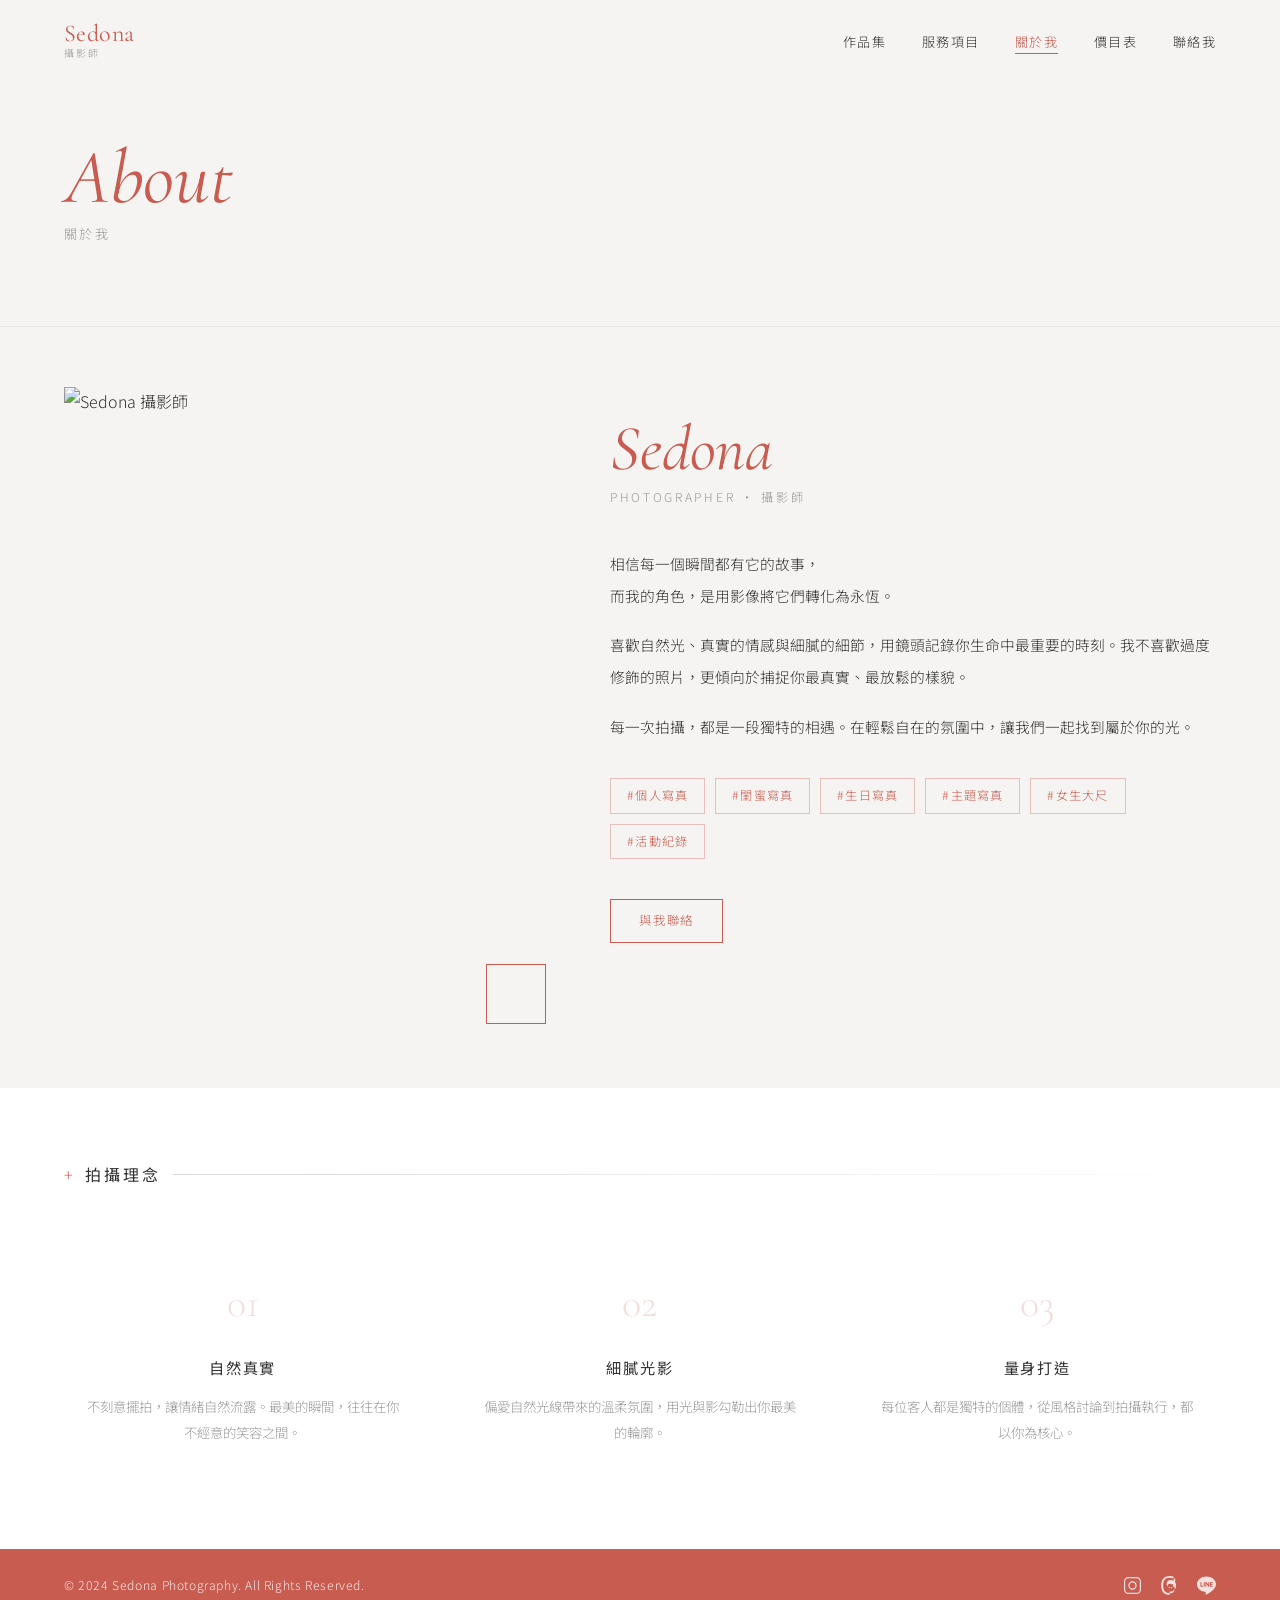
==== about.html @ bba2f9f0 "Add files via upload" ====
<!DOCTYPE html>
<html lang="zh-TW">
<head>
  <meta charset="UTF-8">
  <meta name="viewport" content="width=device-width, initial-scale=1.0">
  <title>關於我 | Sedona 攝影師</title>
  <meta name="description" content="Sedona 攝影師｜透明價目表，個人寫真、閨蜜寫真、生日寫真方案。">
  <link rel="preconnect" href="https://fonts.googleapis.com">
  <link rel="preconnect" href="https://fonts.gstatic.com" crossorigin>
  <link href="https://fonts.googleapis.com/css2?family=Cormorant+Garamond:ital,wght@0,300;0,400;0,500;1,300;1,400;1,500&family=Noto+Sans+TC:wght@300;400;500&display=swap" rel="stylesheet">
  <link rel="stylesheet" href="css/style.css">
</head>
<body>
  <nav class="nav" id="nav">
    <a href="index.html" class="nav-logo">
      <span class="nav-logo-en">Sedona</span>
      <span class="nav-logo-zh">攝影師</span>
    </a>
    <ul class="nav-menu">
      <li><a href="portfolio.html" >作品集</a></li>
      <li><a href="services.html" >服務項目</a></li>
      <li><a href="about.html" class='active'>關於我</a></li>
      <li><a href="pricing.html" >價目表</a></li>
      <li><a href="contact.html" >聯絡我</a></li>
    </ul>
    <button class="nav-toggle" aria-label="選單"><span></span><span></span><span></span></button>
  </nav>
  <div class="nav-drawer">
    <a href="portfolio.html">作品集</a>
    <a href="services.html">服務項目</a>
    <a href="about.html">關於我</a>
    <a href="pricing.html">價目表</a>
    <a href="contact.html">聯絡我</a>
  </div>
  <main class="page">

    <!-- PAGE HERO -->
    <div class="page-hero" style="padding-bottom:40px;">
      <div style="max-width:var(--max-w); margin:0 auto;">
        <h1 class="page-hero-en">About</h1>
        <p class="page-hero-zh">關於我</p>
      </div>
    </div>

    <!-- MAIN ABOUT CONTENT -->
    <div class="about-hero-layout">

      <!-- Photo -->
      <div class="about-img-wrap fade-in">
        <img src="https://picsum.photos/seed/sedona-portrait/600/800" alt="Sedona 攝影師" loading="lazy">
        <div class="about-img-deco"></div>
      </div>

      <!-- Content -->
      <div class="about-content fade-in delay-2">
        <h1 class="about-name">Sedona</h1>
        <p class="about-role">Photographer · 攝影師</p>

        <p class="about-text">
          相信每一個瞬間都有它的故事，<br>
          而我的角色，是用影像將它們轉化為永恆。
        </p>
        <p class="about-text">
          喜歡自然光、真實的情感與細膩的細節，用鏡頭記錄你生命中最重要的時刻。我不喜歡過度修飾的照片，更傾向於捕捉你最真實、最放鬆的樣貌。
        </p>
        <p class="about-text">
          每一次拍攝，都是一段獨特的相遇。在輕鬆自在的氛圍中，讓我們一起找到屬於你的光。
        </p>

        <!-- Tags -->
        <div class="about-tags">
          <span class="about-tag">#個人寫真</span>
          <span class="about-tag">#閨蜜寫真</span>
          <span class="about-tag">#生日寫真</span>
          <span class="about-tag">#主題寫真</span>
          <span class="about-tag">#女生大尺</span>
          <span class="about-tag">#活動紀錄</span>
        </div>

        <a href="contact.html" class="btn-outline" style="margin-top:40px;">與我聯絡</a>
      </div>
    </div>

    <!-- PHILOSOPHY SECTION -->
    <section class="section" style="background:var(--white); padding-top:72px; padding-bottom:72px;">
      <div class="section-inner">
        <div class="section-header">
          <span class="sh-plus">+</span>
          <span class="sh-title">拍攝理念</span>
          <div class="sh-line"></div>
        </div>
        <div style="display:grid; grid-template-columns:repeat(3,1fr); gap:40px;">
          <div class="fade-in delay-1" style="text-align:center; padding:32px 20px;">
            <p style="font-family:var(--font-display); font-size:2.5rem; font-weight:300; color:rgba(200,92,80,0.2); margin-bottom:16px;">01</p>
            <h3 style="font-size:0.95rem; font-weight:400; letter-spacing:0.12em; margin-bottom:12px;">自然真實</h3>
            <p style="font-size:0.84rem; font-weight:300; line-height:1.95; color:var(--text-light);">不刻意擺拍，讓情緒自然流露。最美的瞬間，往往在你不經意的笑容之間。</p>
          </div>
          <div class="fade-in delay-2" style="text-align:center; padding:32px 20px;">
            <p style="font-family:var(--font-display); font-size:2.5rem; font-weight:300; color:rgba(200,92,80,0.2); margin-bottom:16px;">02</p>
            <h3 style="font-size:0.95rem; font-weight:400; letter-spacing:0.12em; margin-bottom:12px;">細膩光影</h3>
            <p style="font-size:0.84rem; font-weight:300; line-height:1.95; color:var(--text-light);">偏愛自然光線帶來的溫柔氛圍，用光與影勾勒出你最美的輪廓。</p>
          </div>
          <div class="fade-in delay-3" style="text-align:center; padding:32px 20px;">
            <p style="font-family:var(--font-display); font-size:2.5rem; font-weight:300; color:rgba(200,92,80,0.2); margin-bottom:16px;">03</p>
            <h3 style="font-size:0.95rem; font-weight:400; letter-spacing:0.12em; margin-bottom:12px;">量身打造</h3>
            <p style="font-size:0.84rem; font-weight:300; line-height:1.95; color:var(--text-light);">每位客人都是獨特的個體，從風格討論到拍攝執行，都以你為核心。</p>
          </div>
        </div>
      </div>
    </section>

  </main>

  <footer class="footer">
    <p class="footer-copy">© 2024 Sedona Photography. All Rights Reserved.</p>
    <div class="footer-socials">
      <a href="https://www.instagram.com/sedona_photo?igsh=eWx5cHA5MnV4eTI3" target="_blank" rel="noopener" aria-label="Instagram">
        <svg viewBox="0 0 24 24" fill="none" stroke="currentColor" stroke-width="1.5" stroke-linecap="round" stroke-linejoin="round">
          <rect x="2" y="2" width="20" height="20" rx="5"/>
          <circle cx="12" cy="12" r="4.5"/>
          <circle cx="17.5" cy="6.5" r="0.6" fill="currentColor" stroke="none"/>
        </svg>
      </a>
      <a href="https://www.threads.com/@sedona_photo" target="_blank" rel="noopener" aria-label="Threads">
        <svg viewBox="0 0 24 24" fill="currentColor"><path d="M12.186 24h-.007c-3.581-.024-6.334-1.205-8.184-3.509C2.35 18.44 1.5 15.586 1.5 12.068V12c0-3.518.85-6.372 2.495-8.481C5.845 1.205 8.598.024 12.179 0h.014c2.048.015 3.898.487 5.496 1.404l-1.078 1.869c-1.272-.734-2.745-1.116-4.406-1.129C9.52 2.163 7.387 2.986 5.996 4.59 4.638 6.163 3.999 8.377 3.999 12c0 3.623.639 5.837 1.997 7.41 1.391 1.604 3.523 2.448 6.336 2.448 1.705-.012 3.105-.38 4.175-1.093.98-.653 1.63-1.597 1.93-2.807.255-1.017.285-2.136.085-3.307a5.47 5.47 0 0 0-.625-1.762c-.52.614-1.125 1.08-1.817 1.394-1.08.492-2.3.617-3.566.369-1.193-.233-2.228-.827-2.999-1.717-.792-.916-1.194-2.09-1.133-3.295.063-1.263.589-2.41 1.481-3.228.893-.818 2.106-1.28 3.413-1.3 1.002-.014 2.004.219 2.9.673.277.141.543.303.796.484.196-.426.308-.895.308-1.388 0-.414-.065-.818-.19-1.205l1.883-.628c.22.655.338 1.352.338 2.074 0 .838-.172 1.649-.507 2.388.3.412.565.857.79 1.336.5 1.068.745 2.273.707 3.49-.04 1.34-.352 2.6-.908 3.664l-.006.011c-.67 1.287-1.703 2.272-3.068 2.93-1.308.63-2.903.96-4.741.973zM14.5 10.5c-.52-.48-1.18-.74-1.9-.73-.76.014-1.44.3-1.913.742-.48.446-.747 1.05-.78 1.73-.04.73.22 1.43.71 1.98.485.554 1.18.903 1.966 1.056.897.177 1.79.09 2.565-.25.63-.288 1.14-.76 1.52-1.38a7.563 7.563 0 0 0-.168-3.148z"/></svg>
      </a>
      <a href="https://line.me/R/ti/p/@454gtomg" target="_blank" rel="noopener" aria-label="LINE">
        <svg viewBox="0 0 24 24" fill="currentColor"><path d="M19.365 9.863c.349 0 .63.285.63.631 0 .345-.281.63-.63.63H17.61v1.125h1.755c.349 0 .63.283.63.63 0 .344-.281.629-.63.629h-2.386c-.345 0-.627-.285-.627-.629V8.108c0-.345.282-.63.63-.63h2.386c.346 0 .627.285.627.63 0 .349-.281.63-.63.63H17.61v1.125h1.755zm-3.855 3.016c0 .27-.174.51-.432.596-.064.021-.133.031-.199.031-.211 0-.391-.09-.51-.25l-2.443-3.317v2.94c0 .344-.279.629-.631.629-.346 0-.626-.285-.626-.629V8.108c0-.27.173-.51.43-.595.06-.023.136-.033.194-.033.195 0 .375.104.495.254l2.462 3.33V8.108c0-.345.282-.63.63-.63.345 0 .63.285.63.63v4.771zm-5.741 0c0 .344-.282.629-.631.629-.345 0-.627-.285-.627-.629V8.108c0-.345.282-.63.63-.63.346 0 .628.285.628.63v4.771zm-2.466.629H4.917c-.345 0-.63-.285-.63-.629V8.108c0-.345.285-.63.63-.63.348 0 .63.285.63.63v4.141h1.756c.348 0 .629.283.629.63 0 .344-.281.629-.629.629M24 10.314C24 4.943 18.615.572 12 .572S0 4.943 0 10.314c0 4.811 4.27 8.842 10.035 9.608.391.082.923.258 1.058.59.12.301.079.766.038 1.08l-.164 1.02c-.045.301-.24 1.186 1.049.645 1.291-.539 6.916-4.078 9.436-6.975C23.176 14.393 24 12.458 24 10.314"/></svg>
      </a>
    </div>
  </footer>
  <script src="js/main.js"></script>
</body>
</html>
---- css/style.css ----
/* =========================================
   SEDONA PHOTOGRAPHY — DESIGN SYSTEM
   ========================================= */

@import url('https://fonts.googleapis.com/css2?family=Cormorant+Garamond:ital,wght@0,300;0,400;0,500;1,300;1,400;1,500&family=Noto+Sans+TC:wght@300;400;500&display=swap');

/* ── Variables ── */
:root {
  --primary:       #C85C50;
  --primary-light: rgba(200,92,80,0.08);
  --bg:            #F5F4F2;
  --text:          #333333;
  --text-light:    #999999;
  --white:         #FFFFFF;

  --font-display: 'Cormorant Garamond', Georgia, serif;
  --font-body:    'Noto Sans TC', -apple-system, sans-serif;

  --max-w:      1200px;
  --nav-h:      80px;
  --px:         64px;
  --section-gap:100px;
  --ease:       0.3s ease;
}

/* ── Reset ── */
*, *::before, *::after { box-sizing: border-box; margin: 0; padding: 0; }
html  { scroll-behavior: smooth; }
body  { font-family: var(--font-body); background: var(--bg); color: var(--text);
        font-weight: 300; line-height: 1.75; -webkit-font-smoothing: antialiased; }
img   { display: block; max-width: 100%; height: auto; object-fit: cover; }
a     { color: inherit; text-decoration: none; }
ul    { list-style: none; }
button { cursor: pointer; font-family: var(--font-body); }

/* =========================================
   NAVIGATION
   ========================================= */
.nav {
  position: fixed; top: 0; left: 0; right: 0;
  height: var(--nav-h);
  display: flex; align-items: center; justify-content: space-between;
  padding: 0 var(--px);
  background: var(--bg);
  z-index: 200;
  transition: box-shadow var(--ease), background var(--ease);
}
.nav.scrolled {
  box-shadow: 0 1px 20px rgba(0,0,0,0.06);
  background: rgba(245,244,242,0.96);
  backdrop-filter: blur(10px);
}
.nav-logo { display: flex; flex-direction: column; line-height: 1; }
.nav-logo-en {
  font-family: var(--font-display); font-size: 1.5rem; font-weight: 400;
  color: var(--primary); letter-spacing: 0.02em;
}
.nav-logo-zh {
  font-size: 0.62rem; font-weight: 300; color: var(--text-light);
  letter-spacing: 0.18em; margin-top: 2px;
}
/* en placeholder for bilingual */
.nav-logo-en-sub { font-size: 0.6rem; color: var(--text-light); letter-spacing: 0.1em; font-family: var(--font-display); font-style: italic; }

.nav-menu { display: flex; align-items: center; gap: 36px; }
.nav-menu a {
  font-size: 0.82rem; font-weight: 300; letter-spacing: 0.1em;
  color: var(--text); position: relative; padding-bottom: 3px;
  transition: color var(--ease);
}
.nav-menu a::after {
  content: ''; position: absolute; bottom: 0; left: 0;
  width: 0; height: 1px; background: var(--primary);
  transition: width var(--ease);
}
.nav-menu a:hover, .nav-menu a.active { color: var(--primary); }
.nav-menu a:hover::after, .nav-menu a.active::after { width: 100%; }

/* Hamburger */
.nav-toggle {
  display: none; flex-direction: column; gap: 5px;
  background: none; border: none; padding: 4px;
}
.nav-toggle span {
  display: block; width: 24px; height: 1px;
  background: var(--text); transition: var(--ease);
}
.nav-toggle.open span:nth-child(1) { transform: translateY(6px) rotate(45deg); }
.nav-toggle.open span:nth-child(2) { opacity: 0; }
.nav-toggle.open span:nth-child(3) { transform: translateY(-6px) rotate(-45deg); }

/* Mobile drawer */
.nav-drawer {
  display: none; position: fixed;
  top: var(--nav-h); left: 0; right: 0; bottom: 0;
  background: var(--bg); z-index: 199;
  padding: 48px var(--px);
  flex-direction: column; gap: 36px;
  border-top: 1px solid rgba(0,0,0,0.06);
}
.nav-drawer.open { display: flex; }
.nav-drawer a {
  font-family: var(--font-display); font-size: 2.2rem; font-weight: 400;
  color: var(--text); letter-spacing: 0.02em; transition: color var(--ease);
}
.nav-drawer a:hover, .nav-drawer a.active { color: var(--primary); }

/* =========================================
   FOOTER
   ========================================= */
.footer {
  background: var(--primary); color: var(--white);
  padding: 26px var(--px);
  display: flex; align-items: center; justify-content: space-between;
}
.footer-copy { font-size: 0.76rem; font-weight: 300; letter-spacing: 0.05em; opacity: 0.88; }
.footer-socials { display: flex; align-items: center; gap: 18px; }
.footer-socials a {
  color: var(--white); opacity: 0.82;
  transition: opacity var(--ease), transform var(--ease);
  display: flex; align-items: center;
}
.footer-socials a:hover { opacity: 1; transform: translateY(-2px); }
.footer-socials svg { width: 19px; height: 19px; }

/* =========================================
   PAGE WRAPPER
   ========================================= */
.page { padding-top: var(--nav-h); min-height: 100vh; }

/* =========================================
   SECTION HEADER  (+  標題 ───────  VIEW ALL)
   ========================================= */
.section-header {
  display: flex; align-items: center; gap: 12px;
  margin-bottom: 48px;
}
.sh-plus  { color: var(--primary); font-size: 1rem; flex-shrink: 0; line-height: 1; }
.sh-title {
  font-size: 1rem; font-weight: 400; letter-spacing: 0.18em;
  color: var(--text); flex-shrink: 0; white-space: nowrap;
}
.sh-line  { flex: 1; height: 1px; background: linear-gradient(to right, rgba(51,51,51,0.18), transparent); }
.sh-cta   {
  font-size: 0.73rem; letter-spacing: 0.12em; color: var(--primary);
  flex-shrink: 0; display: flex; align-items: center; gap: 6px;
  transition: gap var(--ease);
}
.sh-cta:hover { gap: 10px; }

/* =========================================
   BUTTONS
   ========================================= */
.btn-outline {
  display: inline-block; padding: 10px 28px;
  border: 1px solid var(--primary); color: var(--primary);
  font-size: 0.78rem; font-weight: 300; letter-spacing: 0.14em;
  transition: background var(--ease), color var(--ease);
  background: transparent;
}
.btn-outline:hover { background: var(--primary); color: var(--white); }

.btn-solid {
  display: inline-block; padding: 12px 32px;
  background: var(--primary); color: var(--white);
  font-size: 0.82rem; font-weight: 300; letter-spacing: 0.14em;
  border: none; transition: opacity var(--ease);
}
.btn-solid:hover { opacity: 0.85; }

/* =========================================
   HOME — HERO
   ========================================= */
.hero {
  display: grid; grid-template-columns: 1fr 1.1fr;
  min-height: calc(100vh - var(--nav-h)); overflow: hidden;
}
.hero-left {
  display: flex; flex-direction: column; justify-content: center;
  padding: 80px var(--px); position: relative;
}
.hero-arc {
  position: absolute; top: 50%; left: 20px;
  transform: translateY(-55%);
  width: 140px; height: 220px;
  border: 1px solid rgba(200,92,80,0.3);
  border-right: none; border-radius: 140px 0 0 140px;
  pointer-events: none;
}
.hero-title {
  font-family: var(--font-display);
  font-size: clamp(4.5rem, 9vw, 7.5rem);
  font-weight: 400; font-style: italic;
  color: var(--primary); line-height: 0.95;
  letter-spacing: -0.01em; margin-bottom: 22px; position: relative; z-index: 1;
}
.hero-tagline {
  font-size: 0.95rem; font-weight: 300;
  letter-spacing: 0.28em; color: var(--text); margin-bottom: 64px;
}
.hero-scroll { display: flex; flex-direction: column; align-items: flex-start; gap: 10px; }
.hero-scroll-text {
  font-size: 0.6rem; letter-spacing: 0.22em; color: var(--text-light);
}
.hero-scroll-line {
  width: 1px; height: 60px;
  background: linear-gradient(to bottom, var(--text-light), transparent);
  opacity: 0.5;
  animation: scrollPulse 2.2s ease-in-out infinite;
}
@keyframes scrollPulse {
  0%,100% { transform: scaleY(1); opacity: 0.5; }
  50%      { transform: scaleY(0.5); opacity: 0.2; }
}
.hero-right { position: relative; overflow: hidden; }
.hero-right img { width: 100%; height: 100%; object-fit: cover; }

/* Deco star */
.deco-star {
  position: absolute; color: var(--primary);
  pointer-events: none; line-height: 1;
}

/* =========================================
   HOME — PORTFOLIO PREVIEW
   ========================================= */
.section { padding: var(--section-gap) var(--px); }
.section-inner { max-width: var(--max-w); margin: 0 auto; }

.portfolio-grid {
  display: grid; grid-template-columns: repeat(4,1fr); gap: 20px;
}
.portfolio-item { cursor: pointer; }
.portfolio-item-thumb {
  width: 100%; aspect-ratio: 3/4; overflow: hidden;
}
.portfolio-item-thumb img {
  width: 100%; height: 100%; object-fit: cover;
  transition: transform 0.5s ease;
}
.portfolio-item:hover .portfolio-item-thumb img { transform: scale(1.06); }
.portfolio-item-label {
  text-align: center; font-size: 0.84rem; font-weight: 300;
  letter-spacing: 0.1em; color: var(--text); margin-top: 14px;
}

/* =========================================
   HOME — ABOUT PREVIEW
   ========================================= */
.about-preview {
  display: grid; grid-template-columns: 0.8fr 1.4fr;
  gap: 64px; align-items: center;
}
.about-preview-img { aspect-ratio: 3/4; overflow: hidden; }
.about-preview-img img { width: 100%; height: 100%; object-fit: cover; }
.about-preview-content { position: relative; }
.about-preview-name {
  font-family: var(--font-display);
  font-size: clamp(2.2rem, 4vw, 3.8rem);
  font-weight: 400; font-style: italic;
  color: var(--primary); margin-bottom: 20px;
}
.about-preview-text {
  font-size: 0.9rem; font-weight: 300;
  line-height: 2.1; color: var(--text); margin-bottom: 14px;
}
.about-deco-circle {
  position: absolute; right: -10px; bottom: -60px;
  width: 200px; height: 200px;
  border: 1px solid rgba(200,92,80,0.18); border-radius: 50%;
  pointer-events: none;
}

/* =========================================
   PAGE HERO (inner pages)
   ========================================= */
.page-hero {
  padding: 60px var(--px) 0;
  border-bottom: 1px solid rgba(51,51,51,0.06);
  margin-bottom: 0;
}
.page-hero-en {
  font-family: var(--font-display);
  font-size: clamp(3rem, 6vw, 5.5rem);
  font-weight: 400; font-style: italic;
  color: var(--primary); line-height: 1; margin-bottom: 6px;
}
.page-hero-zh {
  font-size: 0.82rem; letter-spacing: 0.18em;
  color: var(--text-light); font-weight: 300; margin-bottom: 40px;
}

/* =========================================
   PORTFOLIO PAGE
   ========================================= */
.portfolio-cats {
  display: flex; gap: 10px; flex-wrap: wrap; margin-bottom: 40px;
}
.cat-btn {
  padding: 8px 20px;
  border: 1px solid rgba(51,51,51,0.2);
  font-size: 0.78rem; letter-spacing: 0.1em;
  color: var(--text-light); background: transparent;
  transition: all var(--ease);
}
.cat-btn:hover, .cat-btn.active {
  border-color: var(--primary); color: var(--primary);
  background: var(--primary-light);
}
.portfolio-full-grid {
  display: grid; grid-template-columns: repeat(3,1fr); gap: 14px;
}
.pf-item { position: relative; overflow: hidden; cursor: pointer; }
.pf-item img {
  width: 100%; aspect-ratio: 3/4; object-fit: cover;
  transition: transform 0.5s ease;
}
.pf-item:hover img { transform: scale(1.05); }
.pf-overlay {
  position: absolute; inset: 0;
  background: linear-gradient(to top, rgba(200,92,80,0.15), transparent);
  opacity: 0; transition: opacity 0.4s ease;
  display: flex; align-items: flex-end; padding: 18px;
}
.pf-item:hover .pf-overlay { opacity: 1; }
.pf-overlay-label {
  color: var(--white); font-size: 0.8rem; letter-spacing: 0.12em;
  font-weight: 300; text-shadow: 0 1px 4px rgba(0,0,0,0.3);
}

/* =========================================
   SERVICES PAGE
   ========================================= */
.services-grid {
  display: grid; grid-template-columns: repeat(3,1fr); gap: 28px;
  margin-bottom: 90px;
}
.service-card {
  background: var(--white); padding: 40px 32px;
  transition: transform var(--ease), box-shadow var(--ease);
  border-bottom: 2px solid transparent;
}
.service-card:hover {
  transform: translateY(-5px);
  box-shadow: 0 16px 40px rgba(0,0,0,0.07);
  border-bottom-color: var(--primary);
}
.service-card-num {
  font-family: var(--font-display); font-size: 2.5rem;
  font-weight: 300; color: rgba(200,92,80,0.15);
  line-height: 1; margin-bottom: 16px;
}
.service-card-title {
  font-size: 1rem; font-weight: 400; letter-spacing: 0.12em;
  color: var(--text); margin-bottom: 12px;
}
.service-card-en {
  font-family: var(--font-display); font-size: 0.9rem;
  font-style: italic; color: var(--text-light); margin-bottom: 16px;
}
.service-card-desc {
  font-size: 0.84rem; font-weight: 300;
  line-height: 1.95; color: var(--text-light);
}

/* Booking steps */
.booking-bg {
  background: var(--white); padding: 64px var(--px);
}
.booking-steps {
  max-width: var(--max-w); margin: 0 auto;
  display: grid; grid-template-columns: repeat(4,1fr); gap: 40px;
  position: relative;
}
.booking-steps::before {
  content: ''; position: absolute;
  top: 27px; left: 12.5%; right: 12.5%;
  height: 1px;
  background: linear-gradient(to right, var(--primary), rgba(200,92,80,0.15));
}
.booking-step { text-align: center; }
.booking-step-num {
  width: 54px; height: 54px;
  border: 1px solid var(--primary); border-radius: 50%;
  display: flex; align-items: center; justify-content: center;
  font-family: var(--font-display); font-size: 1.3rem;
  font-weight: 400; color: var(--primary);
  margin: 0 auto 22px; background: var(--white); position: relative; z-index: 1;
}
.booking-step-title {
  font-size: 0.9rem; font-weight: 400; letter-spacing: 0.1em;
  color: var(--text); margin-bottom: 8px;
}
.booking-step-quote {
  font-family: var(--font-display); font-size: 1rem;
  font-style: italic; color: var(--primary); margin-bottom: 10px;
}
.booking-step-desc {
  font-size: 0.8rem; font-weight: 300;
  line-height: 1.95; color: var(--text-light);
}
.booking-step-note {
  font-size: 0.76rem; color: #7B8FCC; margin-top: 8px; line-height: 1.8;
}

/* =========================================
   PRICING PAGE
   ========================================= */
.pricing-note {
  background: var(--primary-light);
  border-left: 3px solid var(--primary);
  padding: 16px 24px; margin-bottom: 52px;
  font-size: 0.88rem; font-weight: 400;
  color: var(--primary); letter-spacing: 0.04em;
}
.pricing-block { margin-bottom: 64px; }
.pricing-block-title {
  font-size: 0.95rem; font-weight: 400; letter-spacing: 0.14em;
  color: var(--text); margin-bottom: 24px;
  display: flex; align-items: center; gap: 10px;
}
.pricing-block-title::before {
  content: ''; display: inline-block;
  width: 5px; height: 5px; background: var(--primary); border-radius: 50%;
}
.pricing-table { width: 100%; border-collapse: collapse; }
.pricing-table thead tr {
  border-bottom: 1px solid rgba(51,51,51,0.12);
}
.pricing-table th {
  text-align: left; font-size: 0.72rem; font-weight: 400;
  letter-spacing: 0.14em; color: var(--text-light);
  padding: 10px 20px;
}
.pricing-table td {
  padding: 18px 20px; font-size: 0.88rem; font-weight: 300;
  border-bottom: 1px solid rgba(51,51,51,0.05);
  vertical-align: middle;
}
.pricing-table tr:hover td { background: rgba(200,92,80,0.03); }
.pricing-table .price {
  font-family: var(--font-display); font-size: 1.25rem;
  font-weight: 400; color: var(--primary); white-space: nowrap;
}
.pricing-table .plan-name { font-weight: 400; color: var(--text); }
.pricing-asterisk {
  font-size: 0.78rem; color: var(--text-light); margin-top: 12px;
  padding-left: 20px;
}
.pricing-addons { background: var(--white); padding: 36px 40px; }
.pricing-addon-row {
  display: flex; justify-content: space-between; align-items: center;
  padding: 16px 0; border-bottom: 1px solid rgba(51,51,51,0.06);
}
.pricing-addon-row:last-child { border-bottom: none; }
.pricing-addon-name { font-size: 0.88rem; font-weight: 300; color: var(--text); }
.pricing-addon-detail { font-size: 0.78rem; color: var(--text-light); margin-top: 3px; }
.pricing-addon-price {
  font-family: var(--font-display); font-size: 1.1rem;
  font-weight: 400; color: var(--primary);
}
.pricing-cta-box {
  background: var(--primary); color: var(--white);
  padding: 48px; text-align: center; margin-top: 60px;
}
.pricing-cta-box h3 {
  font-family: var(--font-display); font-size: 2rem;
  font-weight: 400; font-style: italic; margin-bottom: 12px;
}
.pricing-cta-box p {
  font-size: 0.88rem; font-weight: 300;
  letter-spacing: 0.08em; opacity: 0.88; margin-bottom: 28px;
}
.btn-white {
  display: inline-block; padding: 12px 36px;
  border: 1px solid var(--white); color: var(--white);
  font-size: 0.82rem; font-weight: 300; letter-spacing: 0.14em;
  transition: background var(--ease), color var(--ease);
}
.btn-white:hover { background: var(--white); color: var(--primary); }

/* =========================================
   ABOUT PAGE
   ========================================= */
.about-hero-layout {
  display: grid; grid-template-columns: 1fr 1.3fr;
  gap: 80px; align-items: start;
  padding: 60px var(--px) 80px;
}
.about-img-wrap { position: relative; }
.about-img-wrap img { width: 100%; aspect-ratio: 3/4; object-fit: cover; }
.about-img-deco {
  position: absolute; bottom: -16px; right: -16px;
  width: 60px; height: 60px;
  border: 1px solid var(--primary); pointer-events: none;
}
.about-content { padding-top: 30px; }
.about-name {
  font-family: var(--font-display);
  font-size: clamp(2.5rem, 5vw, 4.5rem);
  font-weight: 400; font-style: italic;
  color: var(--primary); line-height: 1; margin-bottom: 6px;
}
.about-role {
  font-size: 0.76rem; letter-spacing: 0.22em;
  color: var(--text-light); margin-bottom: 40px;
  text-transform: uppercase;
}
.about-text {
  font-size: 0.92rem; font-weight: 300;
  line-height: 2.15; color: var(--text); margin-bottom: 18px;
}
.about-tags { display: flex; gap: 10px; flex-wrap: wrap; margin-top: 36px; }
.about-tag {
  padding: 6px 16px;
  border: 1px solid rgba(200,92,80,0.35);
  font-size: 0.76rem; letter-spacing: 0.1em;
  color: var(--primary); font-weight: 300;
}

/* =========================================
   CONTACT PAGE
   ========================================= */
.contact-layout {
  display: grid; grid-template-columns: 1.1fr 1fr;
  gap: 80px; align-items: start;
  padding: 60px var(--px) 100px;
}
.contact-intro-title {
  font-family: var(--font-display);
  font-size: clamp(2rem, 4vw, 3.5rem);
  font-weight: 400; font-style: italic;
  color: var(--primary); margin-bottom: 14px;
}
.contact-intro-text {
  font-size: 0.88rem; font-weight: 300;
  line-height: 2.1; color: var(--text-light); margin-bottom: 48px;
}
.contact-items { display: flex; flex-direction: column; gap: 20px; }
.contact-card {
  display: flex; align-items: center; gap: 22px;
  padding: 24px 28px; background: var(--white);
  transition: transform var(--ease), box-shadow var(--ease);
  color: var(--text);
}
.contact-card:hover {
  transform: translateX(6px);
  box-shadow: -4px 0 0 var(--primary), 0 6px 24px rgba(0,0,0,0.07);
}
.contact-card-icon {
  width: 46px; height: 46px; border-radius: 50%;
  background: var(--primary-light); display: flex;
  align-items: center; justify-content: center;
  color: var(--primary); flex-shrink: 0;
}
.contact-card-icon svg { width: 20px; height: 20px; }
.contact-card-label {
  font-size: 0.68rem; letter-spacing: 0.16em;
  color: var(--text-light); margin-bottom: 3px;
}
.contact-card-value { font-size: 0.94rem; font-weight: 400; color: var(--text); }
.contact-img-wrap { aspect-ratio: 3/4; overflow: hidden; }
.contact-img-wrap img { width: 100%; height: 100%; object-fit: cover; }

/* =========================================
   FADE-IN ANIMATION
   ========================================= */
.fade-in {
  opacity: 0; transform: translateY(24px);
  transition: opacity 0.7s ease, transform 0.7s ease;
}
.fade-in.visible { opacity: 1; transform: none; }
.fade-in.delay-1 { transition-delay: 0.1s; }
.fade-in.delay-2 { transition-delay: 0.2s; }
.fade-in.delay-3 { transition-delay: 0.3s; }
.fade-in.delay-4 { transition-delay: 0.4s; }

/* =========================================
   RESPONSIVE — TABLET (≤1024px)
   ========================================= */
@media (max-width: 1024px) {
  :root { --px: 40px; --section-gap: 72px; }
  .portfolio-grid     { grid-template-columns: repeat(2,1fr); }
  .services-grid      { grid-template-columns: repeat(2,1fr); }
  .portfolio-full-grid{ grid-template-columns: repeat(2,1fr); }
  .booking-steps      { grid-template-columns: repeat(2,1fr); }
  .booking-steps::before { display: none; }
  .about-hero-layout  { gap: 48px; }
  .contact-layout     { gap: 48px; }
}

/* =========================================
   RESPONSIVE — MOBILE (≤768px)
   ========================================= */
@media (max-width: 768px) {
  :root { --px: 24px; --nav-h: 64px; --section-gap: 60px; }

  /* Nav */
  .nav-menu   { display: none; }
  .nav-toggle { display: flex; }

  /* Hero */
  .hero { grid-template-columns: 1fr; min-height: auto; }
  .hero-right { height: 60vw; min-height: 280px; order: 1; }
  .hero-left  { padding: 44px var(--px) 40px; order: 2; }
  .hero-arc   { display: none; }
  .hero-tagline { margin-bottom: 36px; }

  /* About preview */
  .about-preview { grid-template-columns: 1fr; gap: 32px; }
  .about-preview-img { max-width: 240px; }
  .about-deco-circle { display: none; }

  /* Portfolio grid → list */
  .portfolio-grid { grid-template-columns: 1fr; gap: 0; }
  .portfolio-item {
    display: flex; align-items: center; gap: 18px;
    padding: 14px 0; border-bottom: 1px solid rgba(51,51,51,0.07);
  }
  .portfolio-item-thumb {
    width: 90px; height: 112px; flex-shrink: 0; aspect-ratio: unset;
  }
  .portfolio-item-label { text-align: left; flex: 1; }
  .portfolio-item-arrow { color: var(--primary); font-size: 1.1rem; }

  /* Services */
  .services-grid { grid-template-columns: 1fr; }
  .booking-bg    { padding: 48px var(--px); }
  .booking-steps { grid-template-columns: 1fr; gap: 28px; }
  .booking-step  {
    text-align: left; display: flex;
    align-items: flex-start; gap: 18px;
  }
  .booking-step-num { margin: 0; flex-shrink: 0; }
  .booking-step-body { flex: 1; }

  /* Pricing */
  .pricing-table th,
  .pricing-table td { padding: 12px 12px; font-size: 0.82rem; }
  .pricing-addons { padding: 24px 20px; }
  .pricing-cta-box { padding: 36px 24px; }

  /* About page */
  .about-hero-layout { grid-template-columns: 1fr; gap: 36px; padding: 40px var(--px) 60px; }
  .about-img-deco    { display: none; }

  /* Contact */
  .contact-layout    { grid-template-columns: 1fr; gap: 36px; padding: 40px var(--px) 60px; }
  .contact-img-wrap  { max-height: 280px; }

  /* Portfolio full grid */
  .portfolio-full-grid { grid-template-columns: 1fr 1fr; gap: 10px; }

  /* Footer */
  .footer { flex-direction: column; gap: 14px; text-align: center; padding: 22px var(--px); }
}

@media (max-width: 480px) {
  .portfolio-full-grid { grid-template-columns: 1fr; }
}
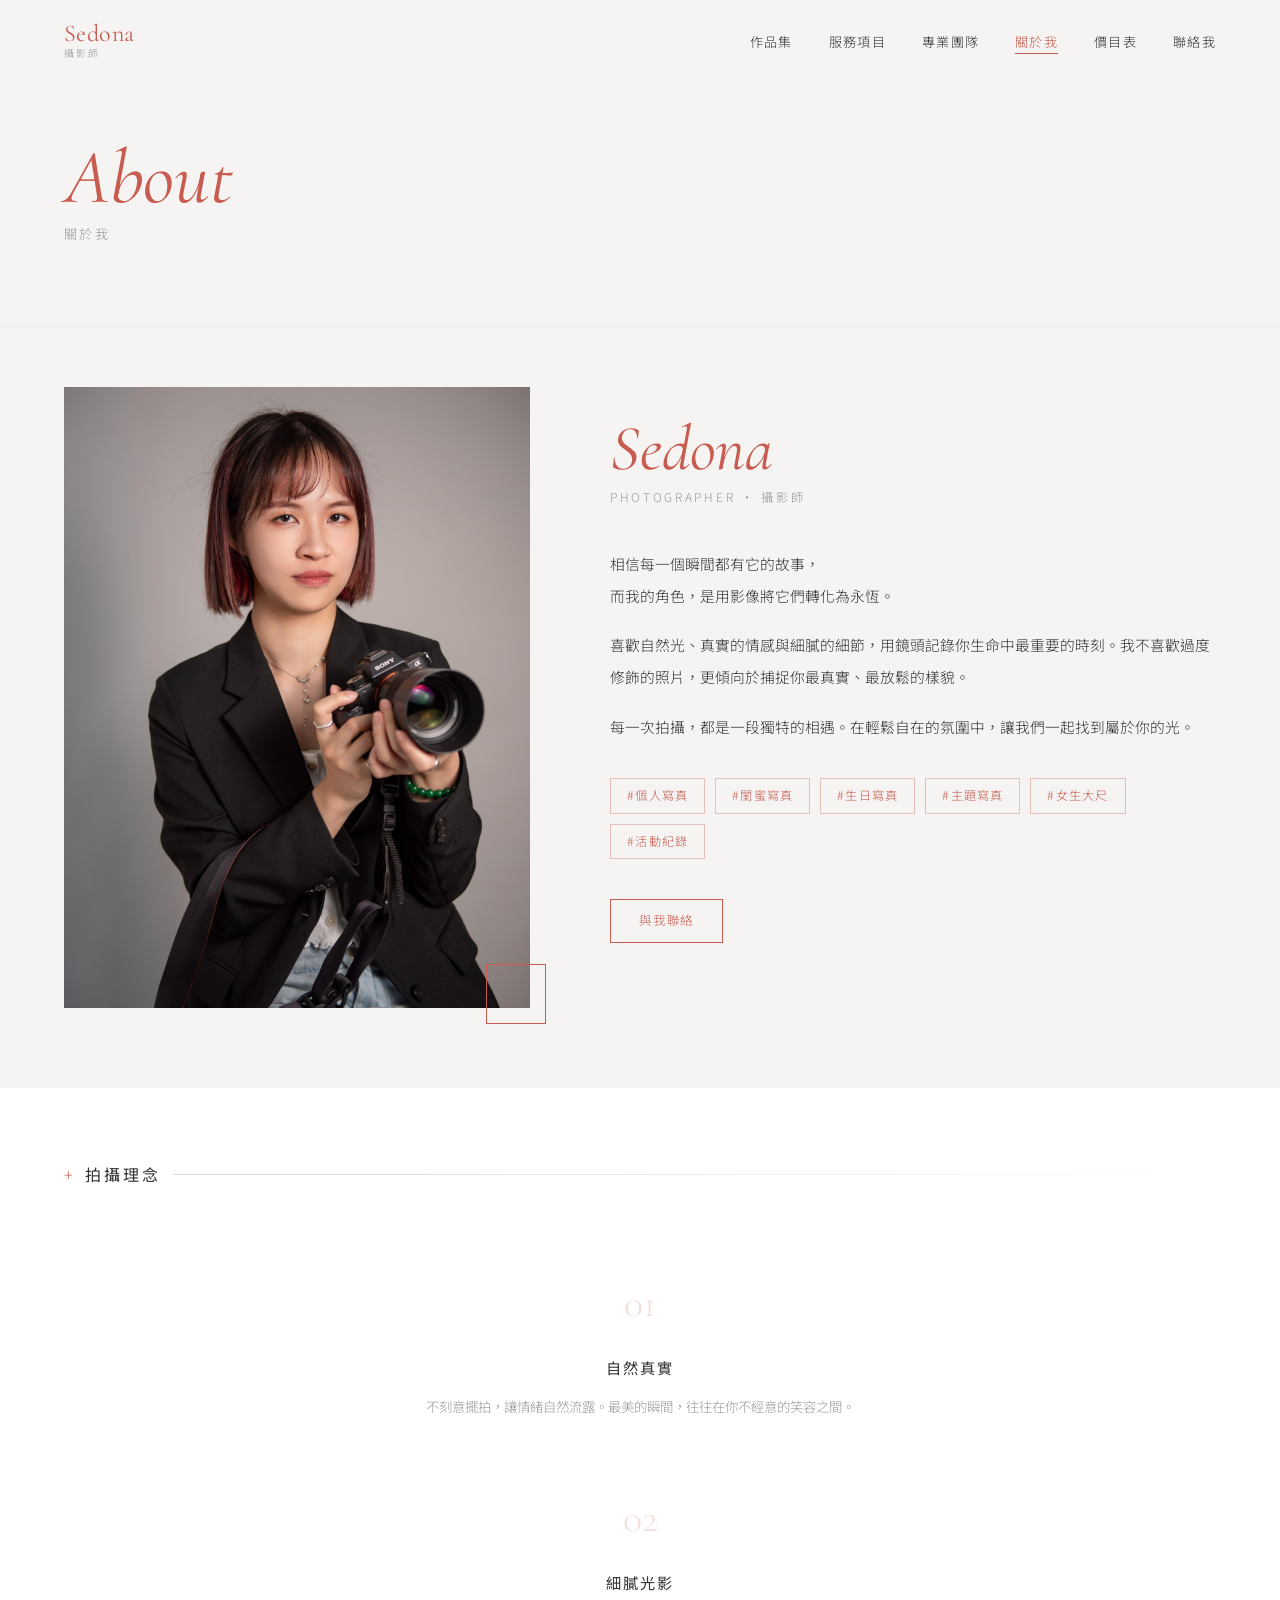
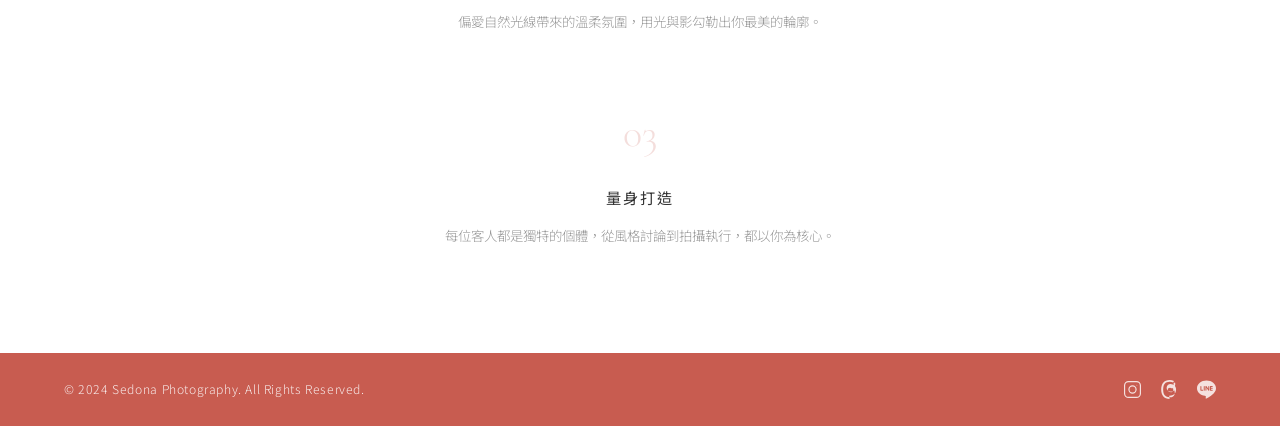
==== commit 0bb57d62: "Add files via upload" ====
--- a/about.html
+++ b/about.html
@@ -17,17 +17,19 @@
       <span class="nav-logo-zh">攝影師</span>
     </a>
     <ul class="nav-menu">
-      <li><a href="portfolio.html" >作品集</a></li>
-      <li><a href="services.html" >服務項目</a></li>
-      <li><a href="about.html" class='active'>關於我</a></li>
-      <li><a href="pricing.html" >價目表</a></li>
-      <li><a href="contact.html" >聯絡我</a></li>
+      <li><a href="portfolio.html">作品集</a></li>
+      <li><a href="services.html">服務項目</a></li>
+      <li><a href="team.html">專業團隊</a></li>
+      <li><a href="about.html" class="active">關於我</a></li>
+      <li><a href="pricing.html">價目表</a></li>
+      <li><a href="contact.html">聯絡我</a></li>
     </ul>
     <button class="nav-toggle" aria-label="選單"><span></span><span></span><span></span></button>
   </nav>
   <div class="nav-drawer">
     <a href="portfolio.html">作品集</a>
     <a href="services.html">服務項目</a>
+    <a href="team.html">專業團隊</a>
     <a href="about.html">關於我</a>
     <a href="pricing.html">價目表</a>
     <a href="contact.html">聯絡我</a>
@@ -47,7 +49,7 @@
 
       <!-- Photo -->
       <div class="about-img-wrap fade-in">
-        <img src="https://picsum.photos/seed/sedona-portrait/600/800" alt="Sedona 攝影師" loading="lazy">
+        <img src="photographer.jpg" alt="Sedona 攝影師" loading="lazy">
         <div class="about-img-deco"></div>
       </div>
 
@@ -89,21 +91,21 @@
           <span class="sh-title">拍攝理念</span>
           <div class="sh-line"></div>
         </div>
-        <div style="display:grid; grid-template-columns:repeat(3,1fr); gap:40px;">
+        <div class="philosophy-grid">
           <div class="fade-in delay-1" style="text-align:center; padding:32px 20px;">
             <p style="font-family:var(--font-display); font-size:2.5rem; font-weight:300; color:rgba(200,92,80,0.2); margin-bottom:16px;">01</p>
             <h3 style="font-size:0.95rem; font-weight:400; letter-spacing:0.12em; margin-bottom:12px;">自然真實</h3>
-            <p style="font-size:0.84rem; font-weight:300; line-height:1.95; color:var(--text-light);">不刻意擺拍，讓情緒自然流露。最美的瞬間，往往在你不經意的笑容之間。</p>
+            <p class="phil-desc" style="font-size:0.84rem; font-weight:300; line-height:1.95; color:var(--text-light);">不刻意擺拍，讓情緒自然流露。最美的瞬間，往往在你不經意的笑容之間。</p>
           </div>
           <div class="fade-in delay-2" style="text-align:center; padding:32px 20px;">
             <p style="font-family:var(--font-display); font-size:2.5rem; font-weight:300; color:rgba(200,92,80,0.2); margin-bottom:16px;">02</p>
             <h3 style="font-size:0.95rem; font-weight:400; letter-spacing:0.12em; margin-bottom:12px;">細膩光影</h3>
-            <p style="font-size:0.84rem; font-weight:300; line-height:1.95; color:var(--text-light);">偏愛自然光線帶來的溫柔氛圍，用光與影勾勒出你最美的輪廓。</p>
+            <p class="phil-desc" style="font-size:0.84rem; font-weight:300; line-height:1.95; color:var(--text-light);">偏愛自然光線帶來的溫柔氛圍，用光與影勾勒出你最美的輪廓。</p>
           </div>
           <div class="fade-in delay-3" style="text-align:center; padding:32px 20px;">
             <p style="font-family:var(--font-display); font-size:2.5rem; font-weight:300; color:rgba(200,92,80,0.2); margin-bottom:16px;">03</p>
             <h3 style="font-size:0.95rem; font-weight:400; letter-spacing:0.12em; margin-bottom:12px;">量身打造</h3>
-            <p style="font-size:0.84rem; font-weight:300; line-height:1.95; color:var(--text-light);">每位客人都是獨特的個體，從風格討論到拍攝執行，都以你為核心。</p>
+            <p class="phil-desc" style="font-size:0.84rem; font-weight:300; line-height:1.95; color:var(--text-light);">每位客人都是獨特的個體，從風格討論到拍攝執行，都以你為核心。</p>
           </div>
         </div>
       </div>
--- a/css/style.css
+++ b/css/style.css
@@ -100,8 +100,8 @@
 }
 .nav-drawer.open { display: flex; }
 .nav-drawer a {
-  font-family: var(--font-display); font-size: 2.2rem; font-weight: 400;
-  color: var(--text); letter-spacing: 0.02em; transition: color var(--ease);
+  font-family: var(--font-display); font-size: 1.3rem; font-weight: 400;
+  color: var(--text); letter-spacing: 0.06em; transition: color var(--ease);
 }
 .nav-drawer a:hover, .nav-drawer a.active { color: var(--primary); }
 
@@ -169,56 +169,154 @@
 .btn-solid:hover { opacity: 0.85; }
 
 /* =========================================
-   HOME — HERO
-   ========================================= */
-.hero {
-  display: grid; grid-template-columns: 1fr 1.1fr;
-  min-height: calc(100vh - var(--nav-h)); overflow: hidden;
-}
-.hero-left {
-  display: flex; flex-direction: column; justify-content: center;
-  padding: 80px var(--px); position: relative;
-}
-.hero-arc {
-  position: absolute; top: 50%; left: 20px;
-  transform: translateY(-55%);
-  width: 140px; height: 220px;
-  border: 1px solid rgba(200,92,80,0.3);
-  border-right: none; border-radius: 140px 0 0 140px;
-  pointer-events: none;
-}
-.hero-title {
+   HOME — DARK HERO (studio style)
+   ========================================= */
+.hero-dark {
+  position: relative;
+  min-height: calc(100vh - var(--nav-h));
+  display: flex; align-items: center;
+  overflow: hidden;
+  background: #1e1e1e;
+}
+
+/* Background layer: hidden — using solid dark background instead */
+.hero-dark-bg { display: none; }
+.hero-dark-bg-left  { display: none; }
+.hero-dark-bg-right-bg { display: none; }
+.hero-dark-overlay  { display: none; }
+
+/* Inner layout: text left, portrait right */
+.hero-dark-inner {
+  position: relative; z-index: 1;
+  width: 100%; max-width: var(--max-w);
+  margin: 0 auto;
+  padding: 80px var(--px);
+  display: grid;
+  grid-template-columns: 1fr 420px;
+  align-items: flex-end;
+  gap: 48px;
+}
+
+/* TEXT side */
+.hero-dark-text {
+  display: flex; flex-direction: column;
+  justify-content: center;
+  padding-bottom: 20px;
+}
+.hero-dark-welcome {
+  display: block;
   font-family: var(--font-display);
-  font-size: clamp(4.5rem, 9vw, 7.5rem);
-  font-weight: 400; font-style: italic;
-  color: var(--primary); line-height: 0.95;
-  letter-spacing: -0.01em; margin-bottom: 22px; position: relative; z-index: 1;
-}
-.hero-tagline {
-  font-size: 0.95rem; font-weight: 300;
-  letter-spacing: 0.28em; color: var(--text); margin-bottom: 64px;
-}
-.hero-scroll { display: flex; flex-direction: column; align-items: flex-start; gap: 10px; }
-.hero-scroll-text {
-  font-size: 0.6rem; letter-spacing: 0.22em; color: var(--text-light);
-}
-.hero-scroll-line {
-  width: 1px; height: 60px;
-  background: linear-gradient(to bottom, var(--text-light), transparent);
-  opacity: 0.5;
-  animation: scrollPulse 2.2s ease-in-out infinite;
-}
-@keyframes scrollPulse {
-  0%,100% { transform: scaleY(1); opacity: 0.5; }
-  50%      { transform: scaleY(0.5); opacity: 0.2; }
-}
-.hero-right { position: relative; overflow: hidden; }
-.hero-right img { width: 100%; height: 100%; object-fit: cover; }
-
-/* Deco star */
-.deco-star {
-  position: absolute; color: var(--primary);
-  pointer-events: none; line-height: 1;
+  font-size: clamp(0.85rem, 1.5vw, 1.1rem);
+  font-style: italic;
+  font-weight: 300;
+  color: rgba(255,255,255,0.70);
+  letter-spacing: 0.22em;
+  margin-bottom: 10px;
+}
+.hero-dark-title {
+  font-family: var(--font-display);
+  font-size: clamp(4rem, 8.5vw, 7.8rem);
+  font-weight: 500;
+  font-style: italic;
+  color: #FFFFFF;
+  line-height: 0.92;
+  letter-spacing: -0.01em;
+  margin-bottom: 28px;
+}
+.hero-dark-title-photo {
+  color: var(--primary);
+  display: block;
+}
+.hero-dark-tagline {
+  font-size: 0.88rem; font-weight: 300;
+  letter-spacing: 0.3em;
+  color: rgba(255,255,255,0.65);
+  margin-bottom: 44px;
+}
+.hero-dark-btns {
+  display: flex; align-items: center; gap: 20px; flex-wrap: wrap;
+}
+.hero-btn-solid {
+  display: inline-block;
+  padding: 14px 38px;
+  background: var(--primary); color: #fff;
+  font-size: 0.82rem; font-weight: 300;
+  letter-spacing: 0.16em;
+  border: 1px solid var(--primary);
+  transition: opacity 0.3s ease;
+}
+.hero-btn-solid:hover { opacity: 0.82; }
+.hero-btn-ghost {
+  display: inline-block;
+  padding: 14px 38px;
+  background: transparent; color: #fff;
+  font-size: 0.82rem; font-weight: 300;
+  letter-spacing: 0.16em;
+  border: 1px solid rgba(255,255,255,0.55);
+  transition: background 0.3s ease, border-color 0.3s ease;
+}
+.hero-btn-ghost:hover {
+  background: rgba(255,255,255,0.10);
+  border-color: rgba(255,255,255,0.9);
+}
+
+/* PORTRAIT side */
+.hero-dark-portrait {
+  align-self: flex-end;
+  position: relative;
+}
+.hero-dark-portrait img {
+  width: 100%;
+  max-height: calc(100vh - var(--nav-h) - 40px);
+  object-fit: cover;
+  object-position: top center;
+  display: block;
+  /* subtle warm vignette at bottom to blend into page */
+  mask-image: linear-gradient(to bottom, black 80%, transparent 100%);
+  -webkit-mask-image: linear-gradient(to bottom, black 80%, transparent 100%);
+}
+
+/* Responsive */
+@media (max-width: 1024px) {
+  .hero-dark-inner {
+    grid-template-columns: 1fr 320px;
+    gap: 32px;
+  }
+}
+@media (max-width: 768px) {
+  .hero-dark {
+    align-items: flex-start;
+    min-height: 100vh;
+  }
+  .hero-dark-inner {
+    grid-template-columns: 1fr;
+    padding: 0;
+    align-items: flex-start;
+    gap: 0;
+  }
+  /* Portrait appears first on mobile — full image, gradient fade at bottom */
+  .hero-dark-portrait {
+    display: block;
+    order: -1;
+    width: 100%;
+    position: relative;
+    margin-bottom: -2px; /* eliminate gap between photo and text */
+  }
+  .hero-dark-portrait img {
+    width: 100%;
+    height: auto;
+    max-height: none;
+    object-fit: contain;
+    object-position: top center;
+    display: block;
+    /* fade bottom of photo into the dark background */
+    mask-image: linear-gradient(to bottom, black 55%, transparent 95%);
+    -webkit-mask-image: linear-gradient(to bottom, black 55%, transparent 95%);
+  }
+  /* Text block below portrait */
+  .hero-dark-text {
+    padding: 0 28px 44px;
+  }
 }
 
 /* =========================================
@@ -228,7 +326,7 @@
 .section-inner { max-width: var(--max-w); margin: 0 auto; }
 
 .portfolio-grid {
-  display: grid; grid-template-columns: repeat(4,1fr); gap: 20px;
+  display: grid; grid-template-columns: repeat(3,1fr); gap: 20px;
 }
 .portfolio-item { cursor: pointer; }
 .portfolio-item-thumb {
@@ -294,23 +392,65 @@
    PORTFOLIO PAGE
    ========================================= */
 .portfolio-cats {
-  display: flex; gap: 10px; flex-wrap: wrap; margin-bottom: 40px;
-}
-.cat-btn {
+  display: flex; gap: 10px; flex-wrap: wrap; margin-bottom: 20px;
+}
+.subcat-row {
+  display: flex; gap: 8px; flex-wrap: wrap;
+  padding: 16px 20px;
+  background: rgba(200,92,80,0.04);
+  border-left: 2px solid var(--primary);
+  margin-bottom: 32px;
+}
+.cat-btn, .subcat-btn {
   padding: 8px 20px;
   border: 1px solid rgba(51,51,51,0.2);
   font-size: 0.78rem; letter-spacing: 0.1em;
+  font-family: var(--font-body); font-weight: 300;
   color: var(--text-light); background: transparent;
   transition: all var(--ease);
-}
-.cat-btn:hover, .cat-btn.active {
+  cursor: pointer;
+}
+.cat-btn:hover, .cat-btn.active,
+.subcat-btn:hover, .subcat-btn.active {
   border-color: var(--primary); color: var(--primary);
   background: var(--primary-light);
 }
+/* 作品集主格（分類篩選後） */
+.pf-grid {
+  display: grid;
+  grid-template-columns: repeat(3, 1fr);
+  gap: 14px;
+  transition: gap 0.3s ease;
+}
+
+/* IG 小方格模式（全部檢視） */
+.pf-grid--dense {
+  grid-template-columns: repeat(3, 1fr);
+  gap: 4px;
+}
+
+.pf-item { position: relative; overflow: hidden; cursor: pointer; }
+
+/* 一般模式：3/4 直式 */
+.pf-thumb {
+  width: 100%; aspect-ratio: 3/4; overflow: hidden;
+}
+/* IG 小方格模式：1:1 正方形 */
+.pf-grid--dense .pf-thumb {
+  aspect-ratio: 1 / 1;
+}
+
+.pf-thumb img {
+  width: 100%; height: 100%; object-fit: cover;
+  transition: transform 0.45s ease;
+  display: block;
+}
+.pf-item:hover .pf-thumb img { transform: scale(1.06); }
+
+/* 舊用法相容 */
 .portfolio-full-grid {
   display: grid; grid-template-columns: repeat(3,1fr); gap: 14px;
 }
-.pf-item { position: relative; overflow: hidden; cursor: pointer; }
 .pf-item img {
   width: 100%; aspect-ratio: 3/4; object-fit: cover;
   transition: transform 0.5s ease;
@@ -347,7 +487,7 @@
 }
 .service-card-num {
   font-family: var(--font-display); font-size: 2.5rem;
-  font-weight: 300; color: rgba(200,92,80,0.15);
+  font-weight: 300; color: var(--primary);
   line-height: 1; margin-bottom: 16px;
 }
 .service-card-title {
@@ -563,6 +703,160 @@
 .contact-img-wrap img { width: 100%; height: 100%; object-fit: cover; }
 
 /* =========================================
+   TEAM GRID
+   ========================================= */
+.team-grid {
+  display: grid;
+  grid-template-columns: repeat(auto-fill, minmax(300px, 1fr));
+  gap: 36px;
+}
+.team-card {
+  background: var(--white);
+  overflow: hidden;
+  border-bottom: 2px solid transparent;
+  transition: border-color var(--ease), box-shadow var(--ease);
+}
+.team-card:hover {
+  border-color: var(--primary);
+  box-shadow: 0 8px 32px rgba(0,0,0,0.07);
+}
+.team-card-photo {
+  width: 100%;
+  aspect-ratio: 4/5;
+  overflow: hidden;
+}
+.team-card-photo img {
+  width: 100%; height: 100%;
+  object-fit: cover; object-position: top center;
+  transition: transform 0.5s ease;
+}
+.team-card:hover .team-card-photo img { transform: scale(1.05); }
+.team-card-body {
+  padding: 24px 28px 28px;
+}
+.team-card-role {
+  font-size: 0.68rem;
+  letter-spacing: 0.2em;
+  color: var(--text-light);
+  text-transform: uppercase;
+  margin-bottom: 6px;
+}
+.team-card-name {
+  font-family: var(--font-display);
+  font-size: 2rem;
+  font-weight: 400;
+  font-style: italic;
+  color: var(--primary);
+  line-height: 1.1;
+  margin-bottom: 14px;
+}
+.team-card-desc {
+  font-size: 0.86rem;
+  font-weight: 300;
+  line-height: 1.9;
+  color: var(--text);
+  margin-bottom: 20px;
+}
+.team-card-services {
+  display: flex; flex-wrap: wrap; gap: 8px;
+}
+.team-service-tag {
+  font-size: 0.7rem;
+  letter-spacing: 0.08em;
+  font-weight: 300;
+  padding: 5px 14px;
+  border: 1px solid rgba(200,92,80,0.4);
+  color: var(--primary);
+  border-radius: 0;
+}
+
+/* =========================================
+   STYLIST CARD
+   ========================================= */
+.stylist-card {
+  display: grid;
+  grid-template-columns: 1fr 1.6fr;
+  gap: 64px;
+  align-items: center;
+}
+.stylist-photo {
+  position: relative;
+  overflow: hidden;
+}
+.stylist-photo img {
+  width: 100%;
+  aspect-ratio: 5/6;
+  object-fit: cover;
+  display: block;
+}
+.stylist-photo::after {
+  content: '';
+  position: absolute;
+  bottom: -12px;
+  right: -12px;
+  width: 48px;
+  height: 48px;
+  border: 1px solid var(--primary);
+  pointer-events: none;
+}
+.stylist-role {
+  font-size: 0.72rem;
+  letter-spacing: 0.2em;
+  color: var(--text-light);
+  margin-bottom: 10px;
+  text-transform: uppercase;
+}
+.stylist-name {
+  font-family: var(--font-display);
+  font-size: clamp(2.2rem, 4vw, 3.5rem);
+  font-weight: 400;
+  font-style: italic;
+  color: var(--primary);
+  line-height: 1;
+  margin-bottom: 24px;
+}
+.stylist-desc {
+  font-size: 0.9rem;
+  font-weight: 300;
+  line-height: 2.1;
+  color: var(--text);
+}
+.stylist-links {
+  display: flex;
+  gap: 20px;
+  flex-wrap: wrap;
+  margin-top: 32px;
+}
+.stylist-link {
+  display: inline-flex;
+  align-items: center;
+  gap: 8px;
+  padding: 10px 22px;
+  border: 1px solid var(--primary);
+  color: var(--primary);
+  font-size: 0.78rem;
+  font-weight: 300;
+  letter-spacing: 0.08em;
+  transition: background var(--ease), color var(--ease);
+}
+.stylist-link:hover {
+  background: var(--primary);
+  color: var(--white);
+}
+.stylist-link svg { flex-shrink: 0; }
+
+/* Responsive */
+@media (max-width: 768px) {
+  .stylist-card {
+    grid-template-columns: 1fr;
+    gap: 32px;
+  }
+  .stylist-photo { max-width: 280px; }
+  .stylist-photo::after { display: none; }
+  .stylist-links { gap: 12px; }
+}
+
+/* =========================================
    FADE-IN ANIMATION
    ========================================= */
 .fade-in {
@@ -580,13 +874,15 @@
    ========================================= */
 @media (max-width: 1024px) {
   :root { --px: 40px; --section-gap: 72px; }
-  .portfolio-grid     { grid-template-columns: repeat(2,1fr); }
-  .services-grid      { grid-template-columns: repeat(2,1fr); }
-  .portfolio-full-grid{ grid-template-columns: repeat(2,1fr); }
-  .booking-steps      { grid-template-columns: repeat(2,1fr); }
-  .booking-steps::before { display: none; }
-  .about-hero-layout  { gap: 48px; }
-  .contact-layout     { gap: 48px; }
+  .portfolio-grid       { grid-template-columns: repeat(2,1fr); }
+  .services-grid        { grid-template-columns: repeat(2,1fr); }
+  .portfolio-full-grid  { grid-template-columns: repeat(2,1fr); }
+  .pf-grid              { grid-template-columns: repeat(2,1fr); }
+  .pf-grid--dense       { grid-template-columns: repeat(3,1fr); }
+  .booking-steps        { grid-template-columns: repeat(2,1fr); }
+  .booking-steps::before{ display: none; }
+  .about-hero-layout    { gap: 48px; }
+  .contact-layout       { gap: 48px; }
 }
 
 /* =========================================
@@ -649,7 +945,9 @@
   .contact-img-wrap  { max-height: 280px; }
 
   /* Portfolio full grid */
-  .portfolio-full-grid { grid-template-columns: 1fr 1fr; gap: 10px; }
+  .portfolio-full-grid  { grid-template-columns: 1fr 1fr; gap: 10px; }
+  .pf-grid              { grid-template-columns: 1fr 1fr; gap: 10px; }
+  .pf-grid--dense       { grid-template-columns: repeat(3,1fr); gap: 3px; }
 
   /* Footer */
   .footer { flex-direction: column; gap: 14px; text-align: center; padding: 22px var(--px); }
@@ -658,3 +956,110 @@
 @media (max-width: 480px) {
   .portfolio-full-grid { grid-template-columns: 1fr; }
 }
+
+/* =========================================
+   LIGHTBOX
+   ========================================= */
+.lb-overlay {
+  position: fixed; inset: 0;
+  background: rgba(10,10,10,0.95);
+  z-index: 500;
+  display: flex; align-items: center; justify-content: center;
+  opacity: 0; pointer-events: none;
+  transition: opacity 0.3s ease;
+}
+.lb-overlay.open {
+  opacity: 1; pointer-events: all;
+}
+.lb-overlay.open .lb-img {
+  transform: scale(1);
+  opacity: 1;
+}
+
+/* 圖片 */
+.lb-img-wrap {
+  position: relative;
+  display: flex; align-items: center; justify-content: center;
+  max-width: 92vw; max-height: 88vh;
+}
+.lb-img {
+  max-width: 92vw; max-height: 88vh;
+  object-fit: contain;
+  display: block;
+  transform: scale(0.96);
+  opacity: 0;
+  transition: transform 0.35s ease, opacity 0.35s ease;
+  user-select: none;
+}
+
+/* 關閉按鈕 */
+.lb-close {
+  position: fixed; top: 20px; right: 24px;
+  width: 44px; height: 44px;
+  background: rgba(255,255,255,0.12);
+  border: 1px solid rgba(255,255,255,0.25);
+  border-radius: 50%;
+  color: #fff; font-size: 1.3rem; line-height: 1;
+  cursor: pointer; display: flex; align-items: center; justify-content: center;
+  transition: background 0.2s;
+  z-index: 10;
+}
+.lb-close:hover { background: rgba(255,255,255,0.25); }
+
+/* 上一張 / 下一張 */
+.lb-prev, .lb-next {
+  position: fixed; top: 50%; transform: translateY(-50%);
+  width: 48px; height: 48px;
+  background: rgba(255,255,255,0.1);
+  border: 1px solid rgba(255,255,255,0.2);
+  color: #fff; font-size: 1.4rem;
+  cursor: pointer; display: flex; align-items: center; justify-content: center;
+  transition: background 0.2s, transform 0.2s;
+  z-index: 10; border-radius: 2px;
+}
+.lb-prev { left: 16px; }
+.lb-next { right: 16px; }
+.lb-prev:hover { background: rgba(255,255,255,0.22); transform: translateY(-50%) translateX(-2px); }
+.lb-next:hover { background: rgba(255,255,255,0.22); transform: translateY(-50%) translateX(2px); }
+
+/* 計數 + 標籤 */
+.lb-info {
+  position: fixed; bottom: 24px; left: 50%;
+  transform: translateX(-50%);
+  display: flex; flex-direction: column; align-items: center; gap: 4px;
+  z-index: 10; pointer-events: none;
+}
+.lb-label {
+  font-size: 0.75rem; letter-spacing: 0.18em;
+  color: rgba(255,255,255,0.6); font-family: 'Noto Sans TC', sans-serif;
+}
+.lb-counter {
+  font-size: 0.7rem; letter-spacing: 0.1em;
+  color: rgba(255,255,255,0.4);
+}
+
+/* 載入中旋轉 */
+.lb-spinner {
+  position: absolute;
+  width: 32px; height: 32px;
+  border: 2px solid rgba(255,255,255,0.15);
+  border-top-color: rgba(200,92,80,0.8);
+  border-radius: 50%;
+  animation: lb-spin 0.8s linear infinite;
+  display: none;
+}
+.lb-loading .lb-spinner { display: block; }
+.lb-loading .lb-img { opacity: 0 !important; }
+@keyframes lb-spin { to { transform: rotate(360deg); } }
+
+/* 縮圖改為正方形 */
+.portfolio-full-grid .pf-item img {
+  aspect-ratio: 1 / 1;
+}
+
+/* Mobile */
+@media (max-width: 768px) {
+  .lb-prev { left: 8px; }
+  .lb-next { right: 8px; }
+  .lb-prev, .lb-next { width: 38px; height: 38px; font-size: 1.1rem; }
+}
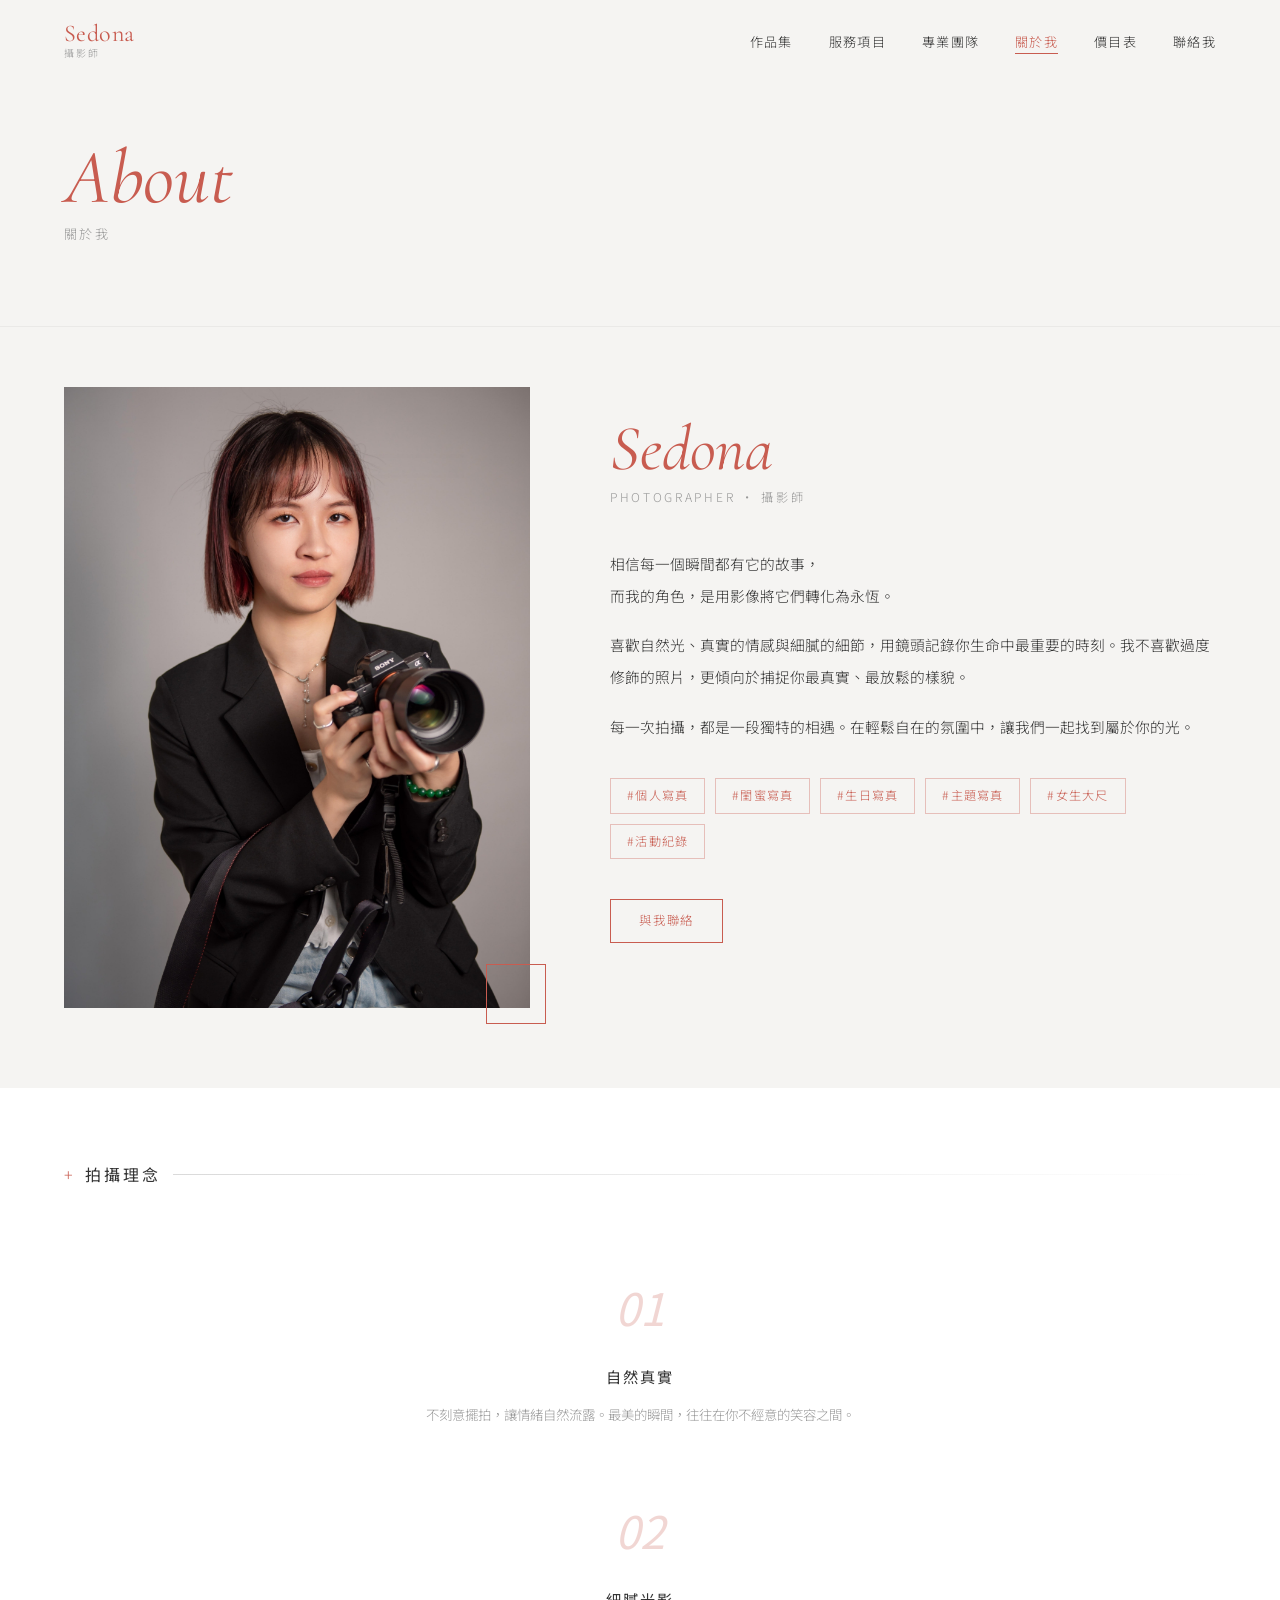
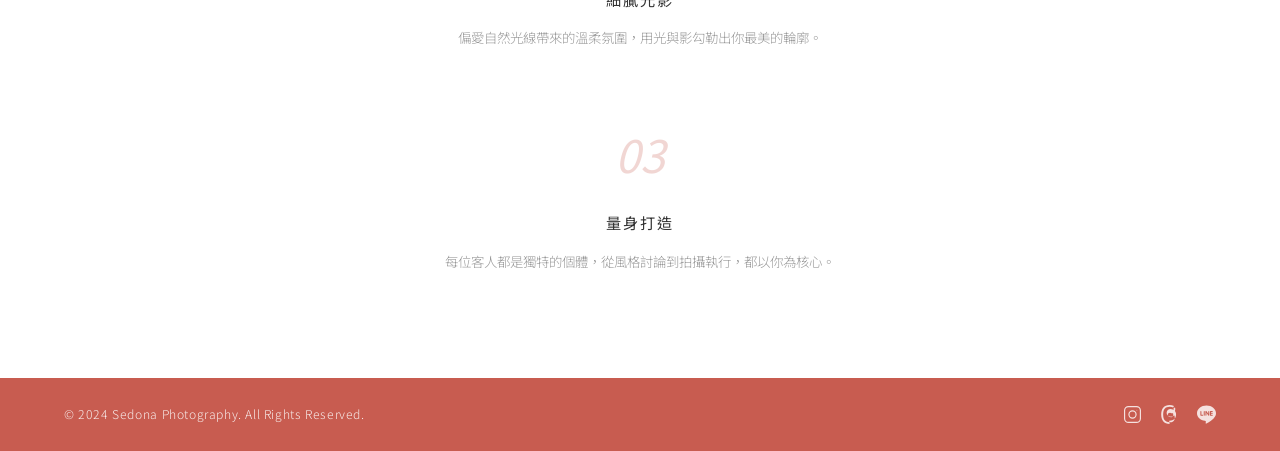
==== commit 32e9e1d1: "Add files via upload" ====
--- a/about.html
+++ b/about.html
@@ -93,17 +93,17 @@
         </div>
         <div class="philosophy-grid">
           <div class="fade-in delay-1" style="text-align:center; padding:32px 20px;">
-            <p style="font-family:var(--font-display); font-size:2.5rem; font-weight:300; color:rgba(200,92,80,0.2); margin-bottom:16px;">01</p>
+            <p class="phil-num" style="font-family:var(--font-number); font-style:italic; font-size:2.8rem; font-weight:400; color:rgba(200,92,80,0.25); margin-bottom:16px;">01</p>
             <h3 style="font-size:0.95rem; font-weight:400; letter-spacing:0.12em; margin-bottom:12px;">自然真實</h3>
             <p class="phil-desc" style="font-size:0.84rem; font-weight:300; line-height:1.95; color:var(--text-light);">不刻意擺拍，讓情緒自然流露。最美的瞬間，往往在你不經意的笑容之間。</p>
           </div>
           <div class="fade-in delay-2" style="text-align:center; padding:32px 20px;">
-            <p style="font-family:var(--font-display); font-size:2.5rem; font-weight:300; color:rgba(200,92,80,0.2); margin-bottom:16px;">02</p>
+            <p class="phil-num" style="font-family:var(--font-number); font-style:italic; font-size:2.8rem; font-weight:400; color:rgba(200,92,80,0.25); margin-bottom:16px;">02</p>
             <h3 style="font-size:0.95rem; font-weight:400; letter-spacing:0.12em; margin-bottom:12px;">細膩光影</h3>
             <p class="phil-desc" style="font-size:0.84rem; font-weight:300; line-height:1.95; color:var(--text-light);">偏愛自然光線帶來的溫柔氛圍，用光與影勾勒出你最美的輪廓。</p>
           </div>
           <div class="fade-in delay-3" style="text-align:center; padding:32px 20px;">
-            <p style="font-family:var(--font-display); font-size:2.5rem; font-weight:300; color:rgba(200,92,80,0.2); margin-bottom:16px;">03</p>
+            <p class="phil-num" style="font-family:var(--font-number); font-style:italic; font-size:2.8rem; font-weight:400; color:rgba(200,92,80,0.25); margin-bottom:16px;">03</p>
             <h3 style="font-size:0.95rem; font-weight:400; letter-spacing:0.12em; margin-bottom:12px;">量身打造</h3>
             <p class="phil-desc" style="font-size:0.84rem; font-weight:300; line-height:1.95; color:var(--text-light);">每位客人都是獨特的個體，從風格討論到拍攝執行，都以你為核心。</p>
           </div>
